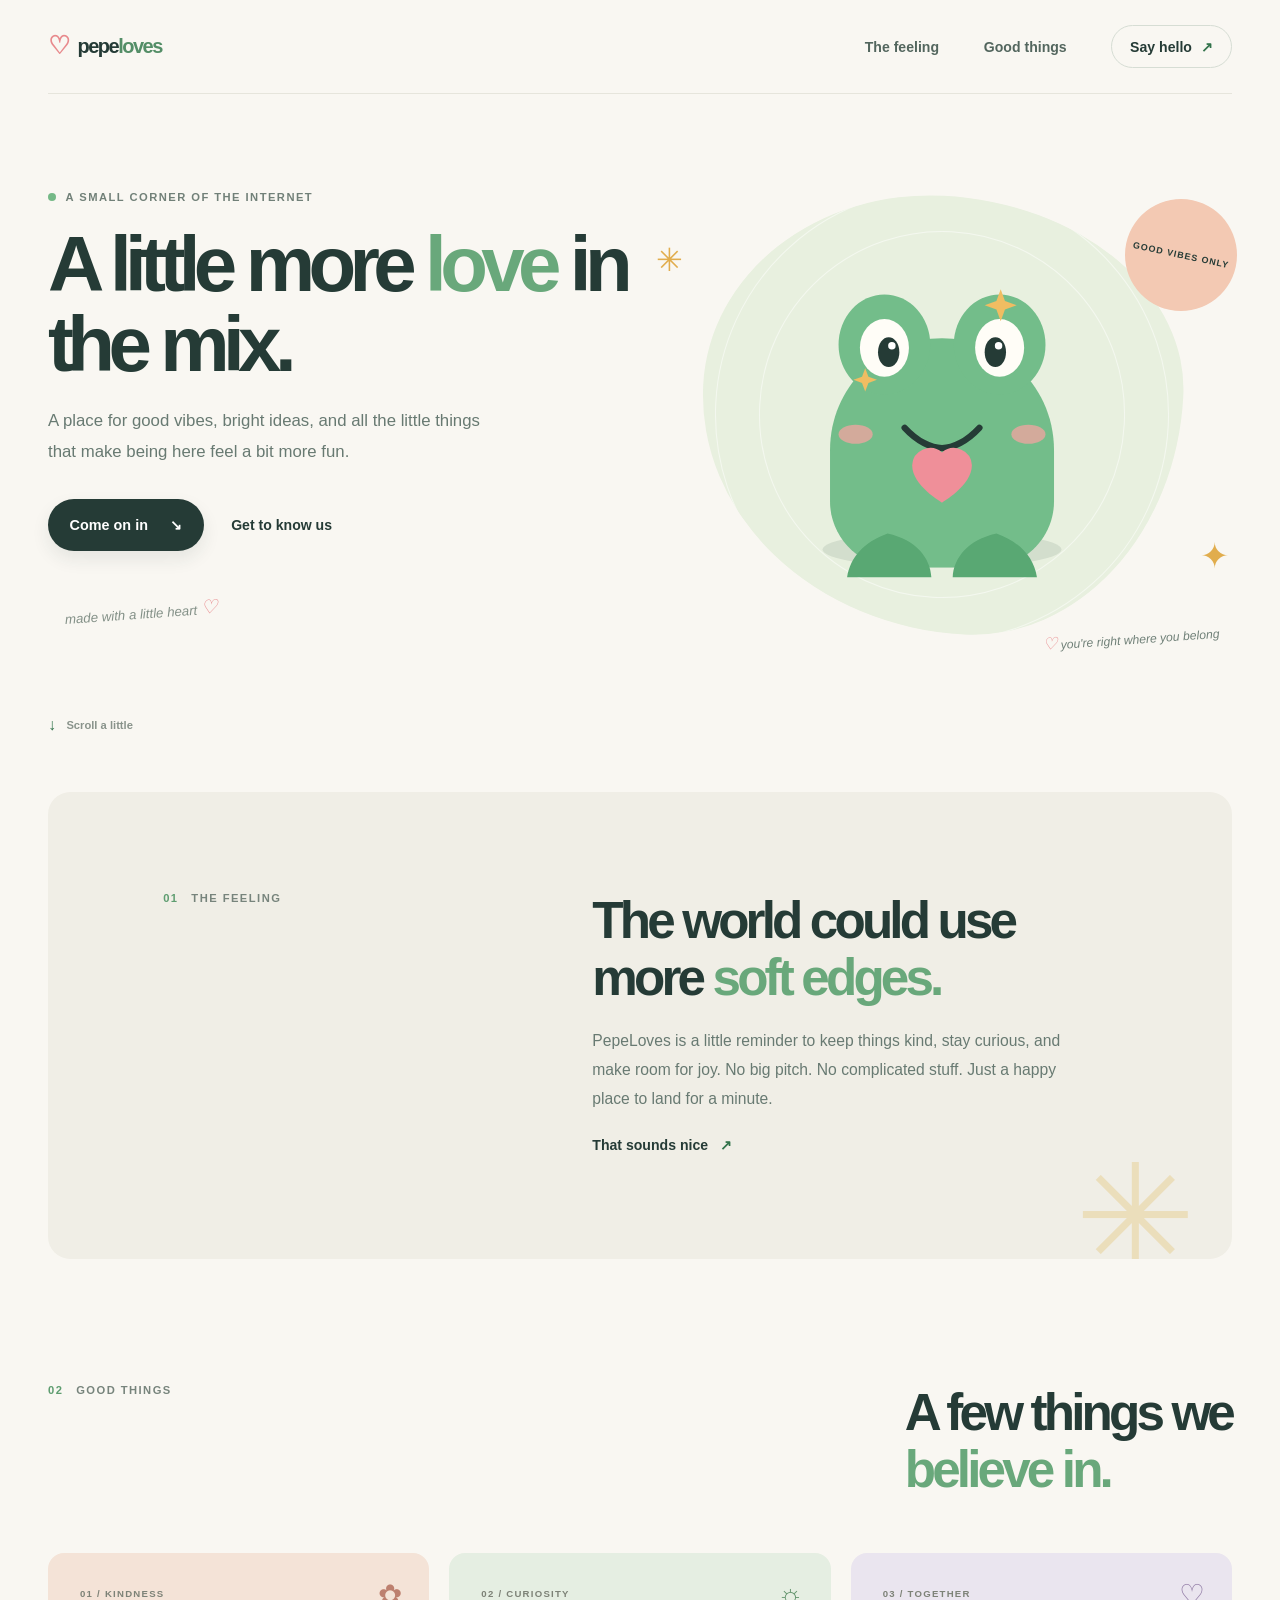
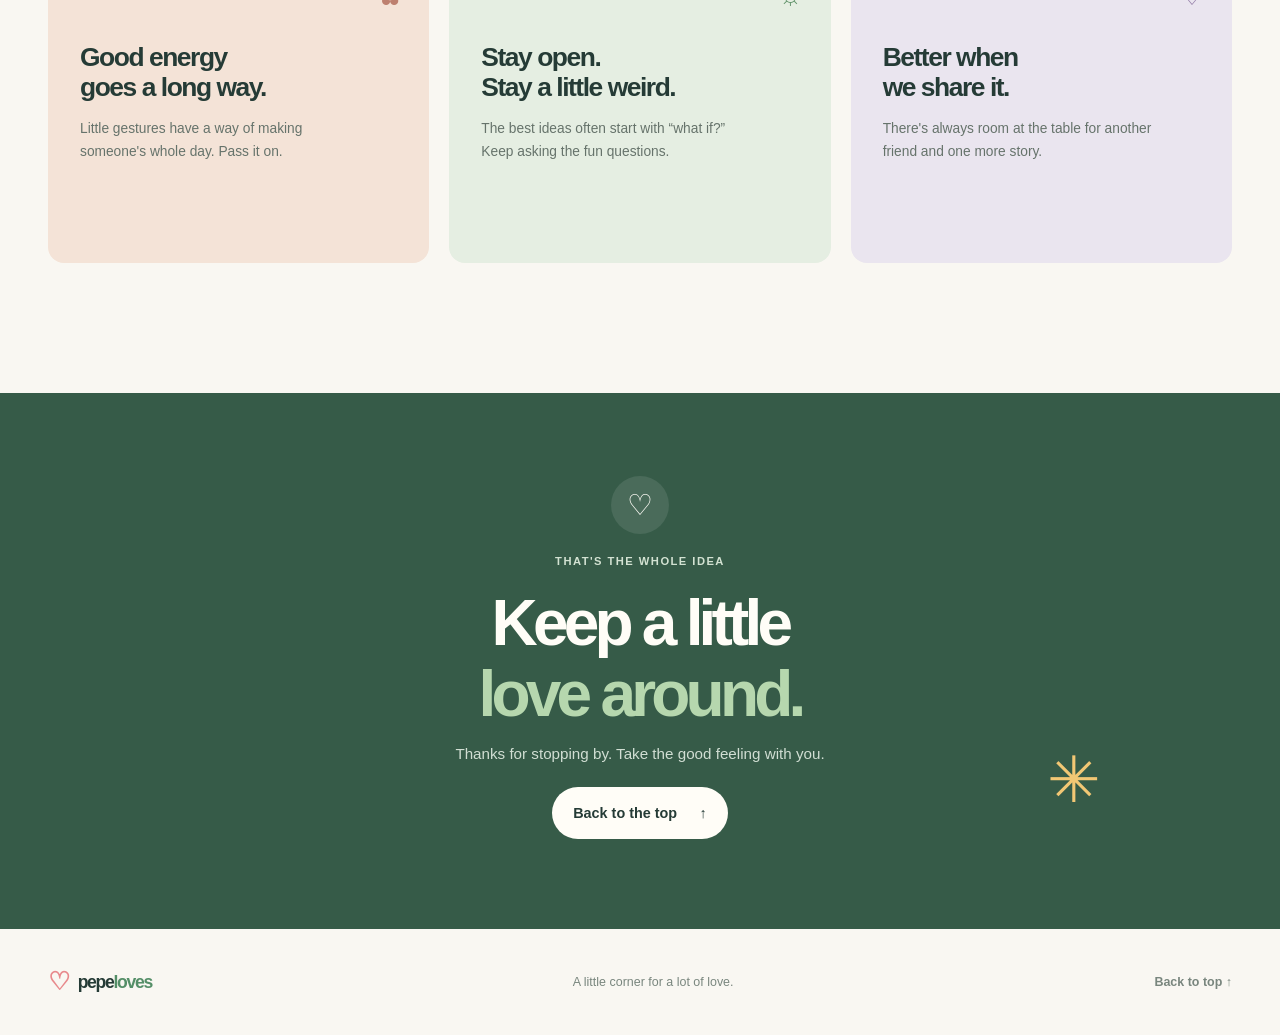
==== index.html @ fcd502aa "0" ====
<!doctype html>
<html lang="en">
  <head>
    <meta charset="utf-8">
    <meta name="viewport" content="width=device-width, initial-scale=1">
    <meta name="theme-color" content="#f9f7f2">
    <meta name="description" content="PepeLoves is a little corner of the internet for good vibes, bright ideas, and the things that bring us together.">
    <meta property="og:type" content="website">
    <meta property="og:title" content="PepeLoves — A little more love in the mix">
    <meta property="og:description" content="A little corner of the internet for good vibes, bright ideas, and the things that bring us together.">
    <title>PepeLoves — A little more love in the mix</title>
    <link rel="icon" type="image/svg+xml" href="favicon.svg">
    <link rel="stylesheet" href="styles.css">
  </head>
  <body>
    <a class="skip-link" href="#main">Skip to content</a>
    <header class="site-header">
      <a class="brand" href="#" aria-label="PepeLoves home">
        <span class="brand-mark" aria-hidden="true">♡</span>
        <span>pepe<span class="brand-accent">loves</span></span>
      </a>
      <nav class="desktop-nav" aria-label="Main navigation">
        <a href="#about">The feeling</a>
        <a href="#good-things">Good things</a>
        <a class="nav-cta" href="#hello">Say hello <span aria-hidden="true">↗</span></a>
      </nav>
      <details class="mobile-nav">
        <summary aria-label="Open navigation menu"><span></span><span></span></summary>
        <nav aria-label="Mobile navigation">
          <a href="#about">The feeling</a>
          <a href="#good-things">Good things</a>
          <a href="#hello">Say hello <span aria-hidden="true">↗</span></a>
        </nav>
      </details>
    </header>

    <main id="main">
      <section class="hero" aria-labelledby="hero-title">
        <div class="hero-copy">
          <p class="eyebrow"><span class="eyebrow-dot" aria-hidden="true"></span>A small corner of the internet</p>
          <h1 id="hero-title">A little more <span>love</span> in the mix.</h1>
          <p class="hero-intro">A place for good vibes, bright ideas, and all the little things that make being here feel a bit more fun.</p>
          <div class="hero-actions">
            <a class="button button-primary" href="#about">Come on in <span aria-hidden="true">↘</span></a>
            <a class="text-link" href="#good-things">Get to know us</a>
          </div>
          <p class="handwritten">made with a little heart <span aria-hidden="true">♡</span></p>
        </div>

        <div class="hero-art" aria-label="A friendly green frog holding a heart">
          <span class="orbit orbit-one" aria-hidden="true">GOOD VIBES ONLY</span>
          <span class="sparkle sparkle-one" aria-hidden="true">✳</span>
          <span class="sparkle sparkle-two" aria-hidden="true">✦</span>
          <div class="art-card">
            <svg class="frog" viewBox="0 0 360 330" role="img" aria-labelledby="frog-title">
              <title id="frog-title">A smiling frog with a pink heart</title>
              <ellipse cx="180" cy="292" rx="112" ry="17" fill="#243c36" opacity=".1"/>
              <path d="M75 199c0-59 47-105 105-105s105 46 105 105v48c0 34-28 62-62 62h-86c-34 0-62-28-62-62z" fill="#73bd8a"/>
              <ellipse cx="126" cy="100" rx="43" ry="47" fill="#73bd8a"/>
              <ellipse cx="234" cy="100" rx="43" ry="47" fill="#73bd8a"/>
              <ellipse cx="126" cy="103" rx="23" ry="27" fill="#fffdf7"/>
              <ellipse cx="234" cy="103" rx="23" ry="27" fill="#fffdf7"/>
              <ellipse cx="130" cy="107" rx="10" ry="14" fill="#253b36"/>
              <ellipse cx="230" cy="107" rx="10" ry="14" fill="#253b36"/>
              <circle cx="133" cy="101" r="3.5" fill="#fff"/>
              <circle cx="233" cy="101" r="3.5" fill="#fff"/>
              <ellipse cx="99" cy="184" rx="16" ry="9" fill="#f3a5a1" opacity=".75"/>
              <ellipse cx="261" cy="184" rx="16" ry="9" fill="#f3a5a1" opacity=".75"/>
              <path d="M145 178c12 13 25 19 35 19s23-6 35-19" fill="none" stroke="#253b36" stroke-linecap="round" stroke-width="6"/>
              <path d="M129 277c-22 8-35 22-38 41h79c-1-18-14-35-41-41zm102 0c22 8 35 22 38 41h-79c1-18 14-35 41-41z" fill="#59a873"/>
              <path d="M180 248s-28-16-28-35a17 17 0 0 1 28-12 17 17 0 0 1 28 12c0 19-28 35-28 35z" fill="#ef8f99"/>
              <path d="m235 48 4 11 11 4-11 4-4 11-4-11-11-4 11-4zm-127 74 3 8 8 3-8 3-3 8-3-8-8-3 8-3z" fill="#f0bd62"/>
            </svg>
          </div>
          <span class="art-caption"><span aria-hidden="true">♡</span> you're right where you belong</span>
        </div>
        <a class="scroll-cue" href="#about"><span aria-hidden="true">↓</span> Scroll a little</a>
      </section>

      <section class="intro-section" id="about" aria-labelledby="about-title">
        <div class="section-label"><span>01</span> The feeling</div>
        <div class="intro-content">
          <h2 id="about-title">The world could use<br>more <span>soft edges.</span></h2>
          <p>PepeLoves is a little reminder to keep things kind, stay curious, and make room for joy. No big pitch. No complicated stuff. Just a happy place to land for a minute.</p>
          <a class="arrow-link" href="#good-things">That sounds nice <span aria-hidden="true">↗</span></a>
        </div>
        <span class="intro-doodle" aria-hidden="true">✳</span>
      </section>

      <section class="good-things" id="good-things" aria-labelledby="good-title">
        <div class="good-heading">
          <div class="section-label"><span>02</span> Good things</div>
          <h2 id="good-title">A few things we<br><span>believe in.</span></h2>
        </div>
        <div class="values-grid">
          <article class="value-card value-peach">
            <span class="value-icon" aria-hidden="true">✿</span>
            <p class="card-number">01 / KINDNESS</p>
            <h3>Good energy<br>goes a long way.</h3>
            <p>Little gestures have a way of making someone's whole day. Pass it on.</p>
          </article>
          <article class="value-card value-green">
            <span class="value-icon" aria-hidden="true">☼</span>
            <p class="card-number">02 / CURIOSITY</p>
            <h3>Stay open.<br>Stay a little weird.</h3>
            <p>The best ideas often start with “what if?” Keep asking the fun questions.</p>
          </article>
          <article class="value-card value-lilac">
            <span class="value-icon" aria-hidden="true">♡</span>
            <p class="card-number">03 / TOGETHER</p>
            <h3>Better when<br>we share it.</h3>
            <p>There's always room at the table for another friend and one more story.</p>
          </article>
        </div>
      </section>

      <section class="hello-section" id="hello" aria-labelledby="hello-title">
        <div class="hello-heart" aria-hidden="true">♡</div>
        <p class="eyebrow">That's the whole idea</p>
        <h2 id="hello-title">Keep a little<br><span>love around.</span></h2>
        <p class="hello-copy">Thanks for stopping by. Take the good feeling with you.</p>
        <a class="button button-light" href="#main">Back to the top <span aria-hidden="true">↑</span></a>
        <span class="hello-sparkle" aria-hidden="true">✳</span>
      </section>
    </main>

    <footer class="site-footer">
      <a class="brand footer-brand" href="#" aria-label="PepeLoves home">
        <span class="brand-mark" aria-hidden="true">♡</span>
        <span>pepe<span class="brand-accent">loves</span></span>
      </a>
      <p>A little corner for a lot of love.</p>
      <a class="back-top" href="#main">Back to top ↑</a>
    </footer>
  </body>
</html>
---- styles.css ----
:root {
  color-scheme: light;
  --paper: #f9f7f2;
  --ink: #253b36;
  --muted: #687a72;
  --green: #73bd8a;
  --green-dark: #32734b;
  --pink: #f3a5a1;
  --line: #e6e5dc;
  --display: "Manrope", "Avenir Next", sans-serif;
  --body: "DM Sans", "Avenir Next", sans-serif;
}

* { box-sizing: border-box; }

html {
  scroll-behavior: smooth;
  scroll-padding-top: 6rem;
}

body {
  margin: 0;
  color: var(--ink);
  background: var(--paper);
  font-family: var(--body);
  -webkit-font-smoothing: antialiased;
}

a { color: inherit; }
a:focus-visible, summary:focus-visible {
  outline: 3px solid #e28282;
  outline-offset: 5px;
}

.skip-link {
  position: absolute;
  z-index: 10;
  top: 1rem;
  left: 1rem;
  padding: .7rem 1rem;
  color: white;
  background: var(--ink);
  border-radius: .5rem;
  transform: translateY(-160%);
}
.skip-link:focus { transform: translateY(0); }

.site-header {
  position: relative;
  z-index: 2;
  display: flex;
  width: min(1200px, calc(100% - 96px));
  height: 94px;
  align-items: center;
  justify-content: space-between;
  margin: auto;
  border-bottom: 1px solid var(--line);
}

.brand {
  display: inline-flex;
  align-items: center;
  gap: 9px;
  font-family: var(--display);
  font-size: 1.25rem;
  font-weight: 800;
  letter-spacing: -.075em;
  text-decoration: none;
}
.brand-mark { color: #e8898c; font-size: 1.55rem; line-height: 1; }
.brand-accent { color: #548e67; }

.desktop-nav { display: flex; align-items: center; gap: 2.8rem; }
.desktop-nav a, .mobile-nav a {
  color: #53665e;
  font-size: .88rem;
  font-weight: 600;
  text-decoration: none;
}
.desktop-nav a:hover, .mobile-nav a:hover { color: var(--green-dark); }
.desktop-nav .nav-cta {
  padding: .78rem 1.1rem;
  color: var(--ink);
  border: 1px solid #d6ddd4;
  border-radius: 999px;
}
.nav-cta span { padding-left: .35rem; color: var(--green-dark); }
.mobile-nav { display: none; }

.hero {
  position: relative;
  display: grid;
  width: min(1200px, calc(100% - 96px));
  min-height: 670px;
  grid-template-columns: 1.02fr .98fr;
  align-items: center;
  margin: auto;
  padding: 48px 0 78px;
}

.hero-copy { position: relative; z-index: 1; max-width: 590px; padding-bottom: 28px; }
.eyebrow, .section-label, .card-number {
  font-size: .7rem;
  font-weight: 700;
  letter-spacing: .13em;
  text-transform: uppercase;
}
.eyebrow { display: flex; align-items: center; gap: .6rem; color: #718078; }
.eyebrow-dot { width: 8px; height: 8px; background: #75b987; border-radius: 50%; }

h1, h2, h3, p { margin-top: 0; }
h1, h2, h3 { font-family: var(--display); }
h1 {
  max-width: 620px;
  margin: 1.4rem 0 1.35rem;
  font-size: clamp(3.4rem, 6.1vw, 5.55rem);
  font-weight: 700;
  letter-spacing: -.085em;
  line-height: 1.02;
}
h1 span, .intro-content h2 span, .good-heading h2 span { color: #69a87b; }
.hero-intro { max-width: 440px; margin-bottom: 2rem; color: var(--muted); font-size: 1.05rem; line-height: 1.8; }
.hero-actions { display: flex; align-items: center; gap: 1.7rem; }
.button {
  display: inline-flex;
  min-height: 52px;
  align-items: center;
  justify-content: center;
  gap: 1.4rem;
  padding: 0 1.35rem;
  border-radius: 999px;
  font-size: .9rem;
  font-weight: 700;
  text-decoration: none;
  transition: transform .2s ease, box-shadow .2s ease;
}
.button:hover { transform: translateY(-2px); }
.button-primary { color: white; background: var(--ink); box-shadow: 0 8px 18px #253b3617; }
.button-primary:hover { box-shadow: 0 12px 24px #253b362b; }
.text-link, .arrow-link { color: var(--ink); font-size: .88rem; font-weight: 700; text-decoration: none; }
.text-link:hover, .arrow-link:hover { color: var(--green-dark); }
.handwritten { margin: 2.2rem 0 0 1rem; color: #849188; font-size: .83rem; font-style: italic; transform: rotate(-4deg); }
.handwritten span { color: #e8898c; font-size: 1.2rem; }

.hero-art {
  position: relative;
  display: grid;
  min-height: 510px;
  place-items: center;
}
.art-card {
  position: relative;
  display: grid;
  width: min(100%, 480px);
  aspect-ratio: 1 / .91;
  place-items: center;
  overflow: hidden;
  background: #e8f0df;
  border-radius: 48% 52% 43% 57% / 46% 43% 57% 54%;
  transform: rotate(3deg);
}
.art-card::before, .art-card::after {
  position: absolute;
  content: "";
  border: 1px solid #ffffff80;
  border-radius: 50%;
}
.art-card::before { width: 76%; aspect-ratio: 1; }
.art-card::after { width: 94%; aspect-ratio: 1; }
.frog { position: relative; z-index: 1; width: 80%; max-height: 94%; transform: rotate(-3deg); }
.orbit {
  position: absolute;
  z-index: 1;
  top: 40px;
  right: -5px;
  display: grid;
  width: 112px;
  height: 112px;
  place-items: center;
  color: var(--ink);
  background: #f3c9b3;
  border-radius: 50%;
  font-size: .56rem;
  font-weight: 700;
  letter-spacing: .11em;
  transform: rotate(12deg);
}
.sparkle { position: absolute; z-index: 1; color: #e1ad4d; }
.sparkle-one { top: 82px; left: 4px; font-size: 2rem; }
.sparkle-two { right: 3px; bottom: 93px; font-size: 2.2rem; }
.art-caption {
  position: absolute;
  right: 13px;
  bottom: 20px;
  color: #708078;
  font-size: .76rem;
  font-style: italic;
  transform: rotate(-4deg);
}
.art-caption span { color: #e8898c; font-size: 1.05rem; }
.scroll-cue {
  position: absolute;
  bottom: 30px;
  left: 0;
  display: flex;
  align-items: center;
  gap: .65rem;
  color: #89938b;
  font-size: .7rem;
  font-weight: 600;
  text-decoration: none;
}
.scroll-cue span { color: var(--green-dark); font-size: 1rem; }

.intro-section {
  position: relative;
  display: grid;
  width: min(1200px, calc(100% - 96px));
  min-height: 410px;
  grid-template-columns: .9fr 1.1fr;
  align-items: start;
  margin: 28px auto 0;
  padding: 100px 9% 105px;
  overflow: hidden;
  background: #f0eee6;
  border-radius: 1.4rem;
}
.section-label { display: flex; align-items: center; gap: .8rem; color: #77847c; }
.section-label span { color: #5e9d70; }
.intro-content { max-width: 540px; }
.intro-content h2, .good-heading h2, .hello-section h2 {
  margin-bottom: 1.2rem;
  font-size: clamp(2.5rem, 4vw, 3.65rem);
  font-weight: 700;
  letter-spacing: -.075em;
  line-height: 1.12;
}
.intro-content p { max-width: 470px; margin-bottom: 1.45rem; color: var(--muted); font-size: .98rem; line-height: 1.85; }
.arrow-link span { margin-left: .5rem; color: var(--green-dark); }
.intro-doodle { position: absolute; right: 3%; bottom: -42px; color: #e6c982; font-size: 9rem; opacity: .43; }

.good-things { width: min(1200px, calc(100% - 96px)); margin: auto; padding: 125px 0 130px; }
.good-heading { display: flex; align-items: start; justify-content: space-between; margin-bottom: 3.4rem; }
.good-heading h2 { margin: 0; }
.values-grid { display: grid; grid-template-columns: repeat(3, 1fr); gap: 1.25rem; }
.value-card { position: relative; min-height: 310px; padding: 2rem; overflow: hidden; border-radius: 1rem; }
.value-peach { background: #f4e3d7; }
.value-green { background: #e5eee2; }
.value-lilac { background: #eae5ef; }
.value-icon { position: absolute; top: 1.55rem; right: 1.7rem; color: #bd806f; font-size: 1.8rem; }
.value-green .value-icon { color: #61936b; }
.value-lilac .value-icon { color: #927ca6; }
.card-number { margin: .15rem 0 2.7rem; color: #7d8277; font-size: .6rem; }
.value-card h3 { margin-bottom: .85rem; font-size: 1.65rem; letter-spacing: -.055em; line-height: 1.16; }
.value-card > p:last-child { max-width: 270px; margin-bottom: 0; color: #66736b; font-size: .86rem; line-height: 1.7; }

.hello-section {
  position: relative;
  min-height: 495px;
  padding: 83px 24px 90px;
  overflow: hidden;
  color: #fffdf7;
  background: #365b48;
  text-align: center;
}
.hello-section .eyebrow { justify-content: center; color: #d3e2d2; }
.hello-section .eyebrow-dot { background: #f3a5a1; }
.hello-section h2 { margin: 1.3rem 0 .85rem; font-size: clamp(3rem, 5vw, 4.5rem); }
.hello-section h2 span { color: #b6d7ae; }
.hello-copy { margin-bottom: 1.6rem; color: #d1ded3; font-size: .95rem; }
.button-light { color: var(--ink); background: #fffdf7; }
.hello-heart {
  display: grid;
  width: 58px;
  height: 58px;
  place-items: center;
  margin: 0 auto 1.3rem;
  color: #fffdf7;
  background: #ffffff19;
  border-radius: 50%;
  font-size: 1.8rem;
}
.hello-sparkle { position: absolute; right: 14%; bottom: 21%; color: #f2c774; font-size: 4rem; }

.site-footer {
  display: flex;
  width: min(1200px, calc(100% - 96px));
  min-height: 106px;
  align-items: center;
  justify-content: space-between;
  margin: auto;
}
.footer-brand { font-size: 1.1rem; }
.site-footer p, .back-top { margin: 0; color: #79867e; font-size: .78rem; }
.back-top { font-weight: 600; text-decoration: none; }
.back-top:hover { color: var(--green-dark); }

@media (max-width: 800px) {
  .site-header, .hero, .intro-section, .good-things, .site-footer { width: min(100% - 48px, 620px); }
  .site-header { height: 78px; }
  .desktop-nav { gap: 1.4rem; }
  .desktop-nav a { font-size: .8rem; }
  .hero { min-height: 0; grid-template-columns: 1fr 1fr; gap: 1rem; padding: 60px 0 100px; }
  h1 { font-size: clamp(3rem, 7vw, 4.4rem); }
  .hero-intro { font-size: .95rem; }
  .hero-art { min-height: 400px; }
  .art-card { width: 100%; }
  .orbit { top: 27px; right: -3px; width: 90px; height: 90px; font-size: .48rem; }
  .scroll-cue { bottom: 38px; }
  .intro-section { min-height: 0; padding: 75px 7%; grid-template-columns: .7fr 1.3fr; }
  .good-things { padding: 100px 0; }
  .value-card { min-height: 300px; padding: 1.4rem; }
  .value-card h3 { font-size: 1.4rem; }
}

@media (max-width: 600px) {
  html { scroll-padding-top: 1rem; }
  .site-header, .hero, .intro-section, .good-things, .site-footer { width: calc(100% - 40px); }
  .site-header { height: 72px; }
  .desktop-nav { display: none; }
  .mobile-nav { position: relative; display: block; }
  .mobile-nav summary {
    display: grid;
    width: 42px;
    height: 42px;
    align-content: center;
    justify-items: center;
    gap: 5px;
    border: 1px solid #d6ddd4;
    border-radius: 50%;
    cursor: pointer;
    list-style: none;
  }
  .mobile-nav summary::-webkit-details-marker { display: none; }
  .mobile-nav summary span { width: 15px; height: 1.5px; background: var(--ink); }
  .mobile-nav nav {
    position: absolute;
    top: 52px;
    right: 0;
    display: grid;
    min-width: 180px;
    gap: 1.2rem;
    padding: 1.25rem;
    background: #fffdf7;
    border: 1px solid var(--line);
    border-radius: 1rem;
    box-shadow: 0 12px 30px #253b3615;
  }
  .hero { display: flex; flex-direction: column; align-items: stretch; padding: 57px 0 74px; }
  .hero-copy { padding: 0; }
  h1 { max-width: 480px; margin: 1.2rem 0 1rem; font-size: clamp(3.3rem, 14vw, 5rem); }
  .hero-intro { max-width: 420px; }
  .hero-art { min-height: 0; margin: 1.6rem 9% 2.2rem; }
  .art-card { width: 100%; }
  .orbit { top: 7%; right: -12%; }
  .sparkle-one { top: 17%; left: -9%; }
  .sparkle-two { right: -10%; bottom: 15%; }
  .art-caption { right: -8%; bottom: -1.6rem; }
  .scroll-cue { bottom: 25px; }
  .intro-section { display: block; margin-top: 10px; padding: 55px 25px 65px; }
  .intro-content { margin-top: 2.5rem; }
  .intro-content h2, .good-heading h2 { font-size: 2.7rem; }
  .intro-content p { font-size: .92rem; }
  .intro-doodle { right: -13px; bottom: -55px; font-size: 7rem; }
  .good-things { padding: 85px 0; }
  .good-heading { display: block; margin-bottom: 2rem; }
  .good-heading h2 { margin-top: 2rem; }
  .values-grid { grid-template-columns: 1fr; gap: .85rem; }
  .value-card { min-height: 255px; padding: 1.7rem; }
  .card-number { margin-bottom: 2.2rem; }
  .value-card h3 { font-size: 1.6rem; }
  .hello-section { min-height: 455px; padding: 70px 20px; }
  .hello-section h2 { font-size: 3.5rem; }
  .hello-sparkle { right: 6%; bottom: 9%; font-size: 2.5rem; }
  .site-footer { min-height: 120px; flex-wrap: wrap; gap: .3rem 1rem; padding: 1.5rem 0; }
  .site-footer p { order: 1; width: 100%; }
}

@media (prefers-reduced-motion: reduce) {
  *, *::before, *::after {
    scroll-behavior: auto !important;
    transition-duration: .01ms !important;
    animation-duration: .01ms !important;
    animation-iteration-count: 1 !important;
  }
}
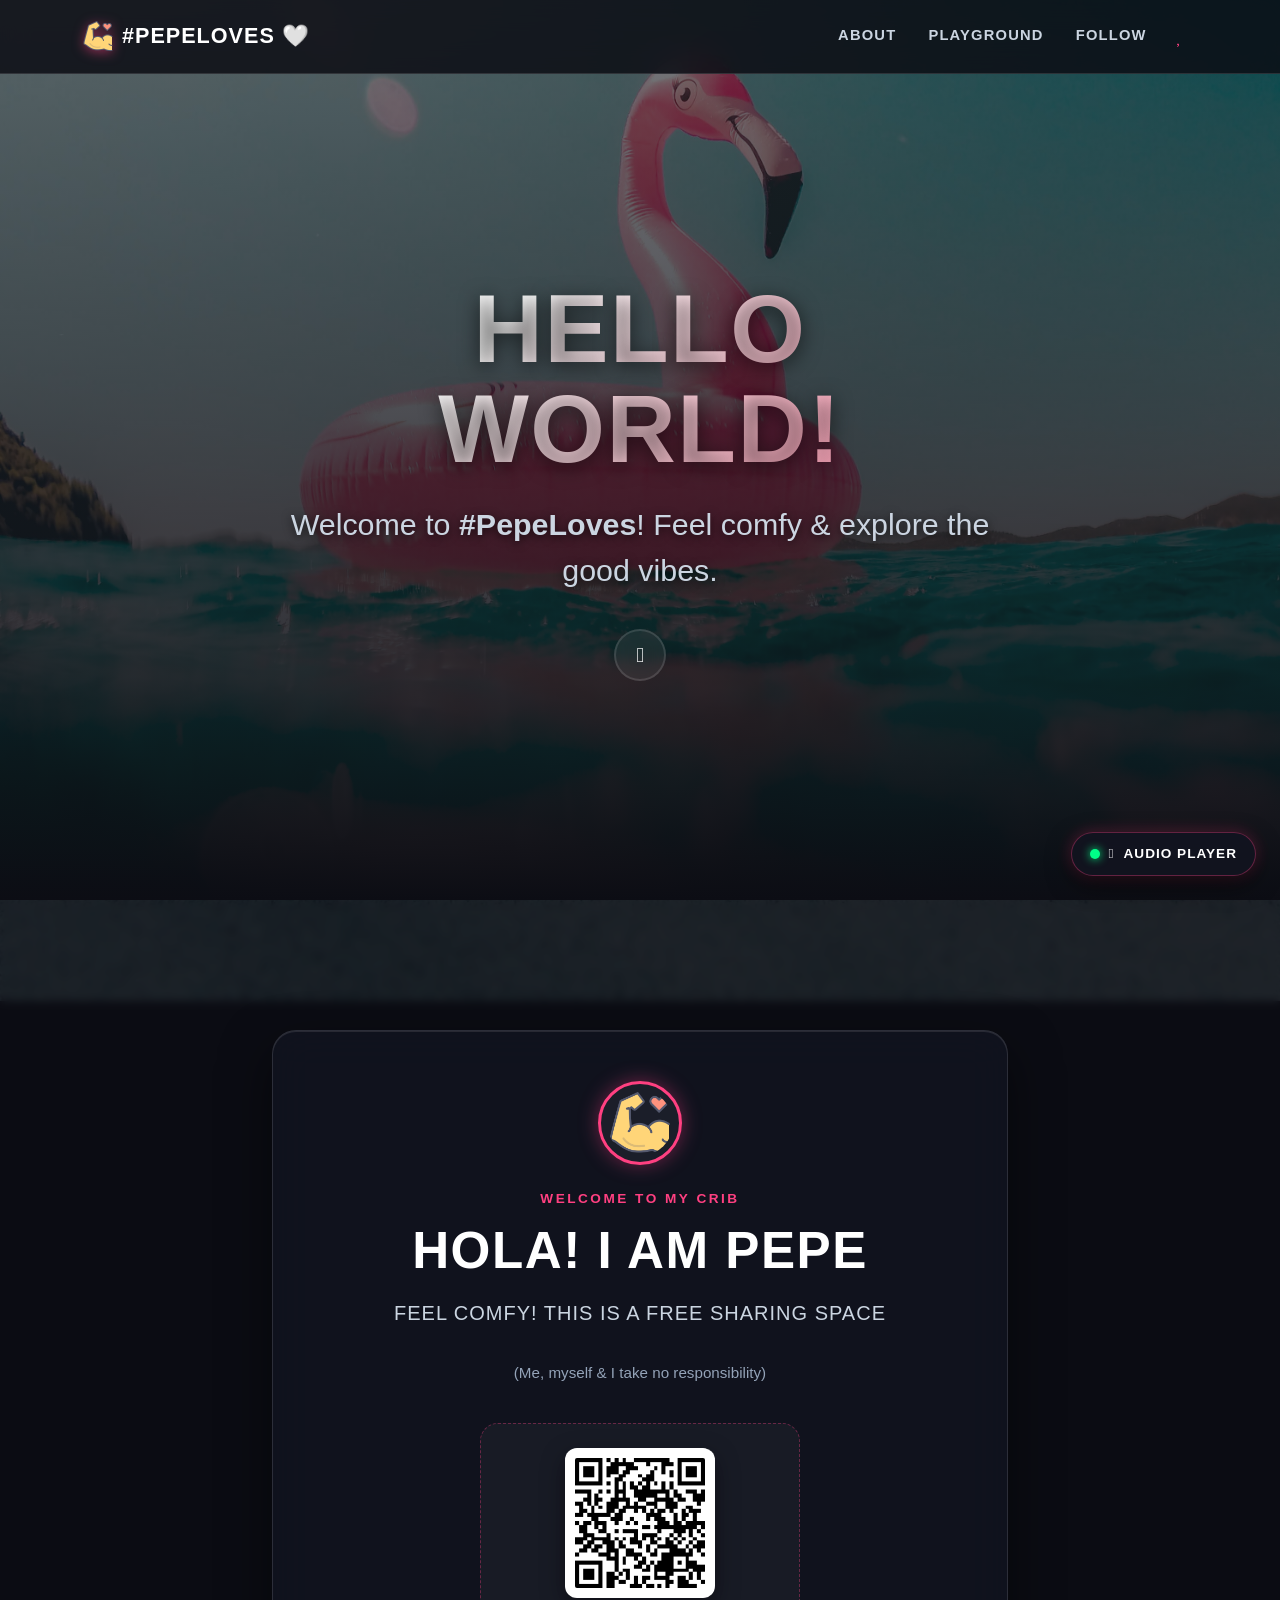
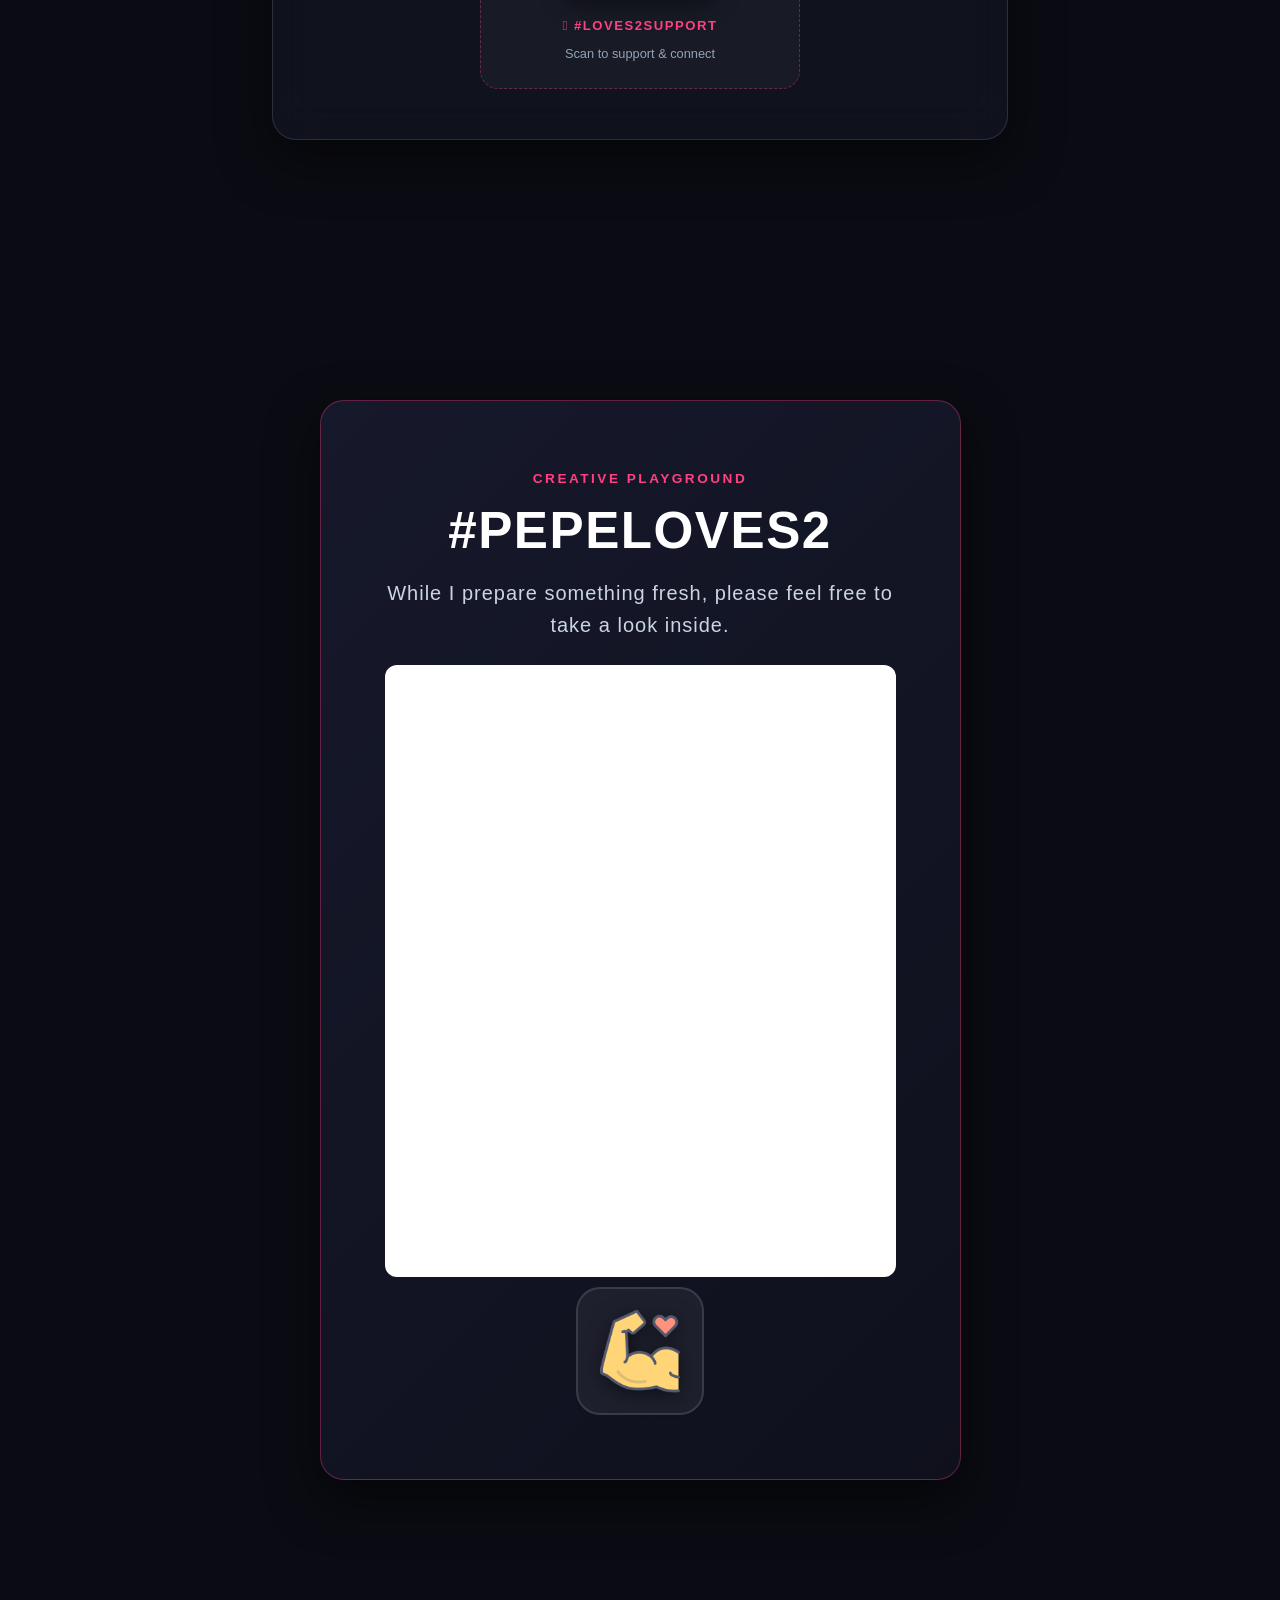
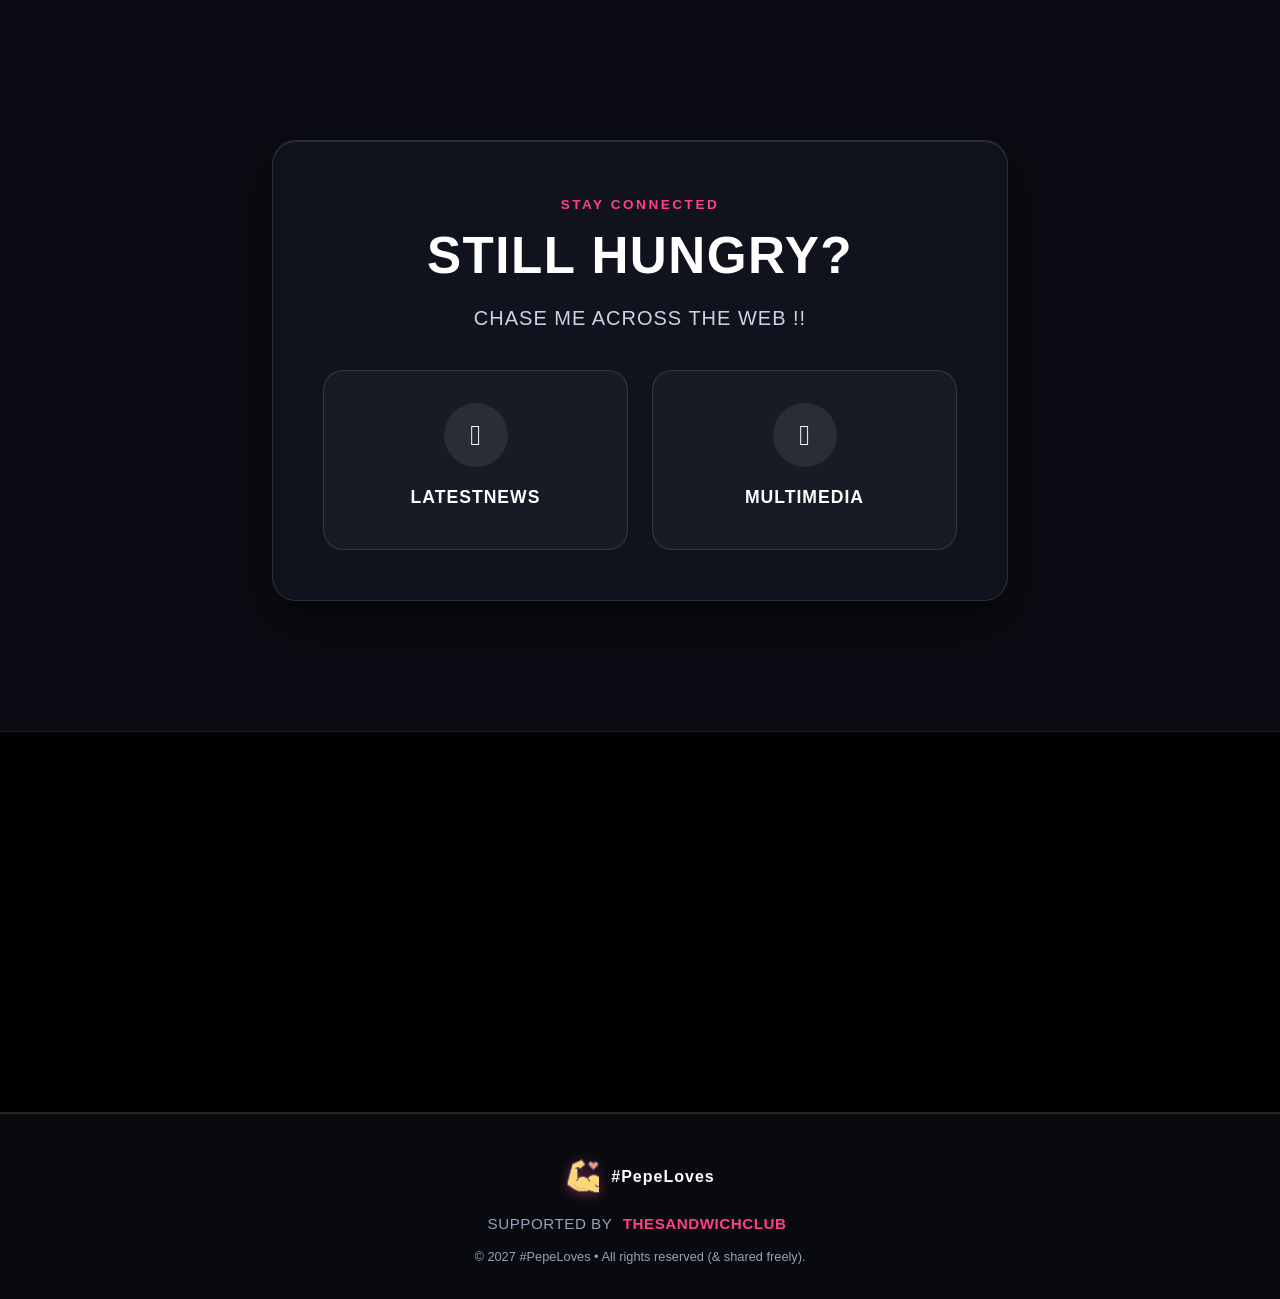
==== commit fbaa0f75: "00" ====
--- a/index.html
+++ b/index.html
@@ -1,136 +1,295 @@
-<!doctype html>
+<!DOCTYPE html>
 <html lang="en">
-  <head>
+
+<head>
     <meta charset="utf-8">
-    <meta name="viewport" content="width=device-width, initial-scale=1">
-    <meta name="theme-color" content="#f9f7f2">
-    <meta name="description" content="PepeLoves is a little corner of the internet for good vibes, bright ideas, and the things that bring us together.">
+    <meta name="viewport" content="width=device-width, initial-scale=1.0, shrink-to-fit=no">
+    <title>#PepeLoves • Creative Digital Space</title>
+    <meta name="description" content="Welcome to #PepeLoves! Feel comfy &amp; explore the good vibes.">
+    
+    <!-- Open Graph & Twitter Meta -->
     <meta property="og:type" content="website">
-    <meta property="og:title" content="PepeLoves — A little more love in the mix">
-    <meta property="og:description" content="A little corner of the internet for good vibes, bright ideas, and the things that bring us together.">
-    <title>PepeLoves — A little more love in the mix</title>
-    <link rel="icon" type="image/svg+xml" href="favicon.svg">
-    <link rel="stylesheet" href="styles.css">
-  </head>
-  <body>
-    <a class="skip-link" href="#main">Skip to content</a>
-    <header class="site-header">
-      <a class="brand" href="#" aria-label="PepeLoves home">
-        <span class="brand-mark" aria-hidden="true">♡</span>
-        <span>pepe<span class="brand-accent">loves</span></span>
-      </a>
-      <nav class="desktop-nav" aria-label="Main navigation">
-        <a href="#about">The feeling</a>
-        <a href="#good-things">Good things</a>
-        <a class="nav-cta" href="#hello">Say hello <span aria-hidden="true">↗</span></a>
-      </nav>
-      <details class="mobile-nav">
-        <summary aria-label="Open navigation menu"><span></span><span></span></summary>
-        <nav aria-label="Mobile navigation">
-          <a href="#about">The feeling</a>
-          <a href="#good-things">Good things</a>
-          <a href="#hello">Say hello <span aria-hidden="true">↗</span></a>
-        </nav>
-      </details>
+    <meta property="og:title" content="#PepeLoves • Creative Digital Space">
+    <meta property="og:description" content="Welcome to #PepeLoves! Feel comfy &amp; explore the good vibes.">
+    <meta property="og:image" content="assets/img/flamingo.jpg">
+    <meta name="twitter:card" content="summary_large_image">
+    <meta name="twitter:title" content="#PepeLoves • Creative Digital Space">
+    <meta name="twitter:description" content="Welcome to #PepeLoves! Feel comfy &amp; explore the good vibes.">
+    <meta name="twitter:image" content="assets/img/flamingo.jpg">
+
+    <!-- Favicons -->
+    <link rel="icon" type="image/png" sizes="512x512" href="assets/img/PPlogo.png">
+    <link rel="apple-touch-icon" href="assets/img/PPlogo.png">
+
+    <!-- Stylesheets -->
+    <link rel="stylesheet" href="assets/bootstrap/css/bootstrap.min.css">
+    <link rel="stylesheet" href="assets/fonts/lora.css">
+    <link rel="stylesheet" href="assets/fonts/cabin.css">
+    <link rel="stylesheet" href="assets/fonts/font-awesome.min.css">
+    <link rel="stylesheet" href="assets/css/animate.min.css">
+    <link rel="stylesheet" href="assets/css/custom.css">
+</head>
+
+<body id="page-top" data-bs-spy="scroll" data-bs-target="#mainNav" data-bs-offset="80">
+
+    <!-- Navigation -->
+    <nav class="navbar navbar-expand-lg fixed-top" id="mainNav">
+        <div class="container">
+            <a class="navbar-brand" href="#page-top">
+                <img src="assets/img/PPlogo.png" alt="PepeLoves Logo" class="logo-img">
+                <span>#PepeLoves <span style="font-weight: 300;">🤍</span></span>
+            </a>
+            
+            <button class="navbar-toggler" type="button" data-bs-toggle="collapse" data-bs-target="#navbarResponsive" aria-controls="navbarResponsive" aria-expanded="false" aria-label="Toggle navigation">
+                <i class="fa fa-bars"></i>
+            </button>
+
+            <div class="collapse navbar-collapse" id="navbarResponsive">
+                <ul class="navbar-nav ms-auto align-items-lg-center">
+                    <li class="nav-item"><a class="nav-link" href="#about">About</a></li>
+                    <li class="nav-item"><a class="nav-link" href="#download">Playground</a></li>
+                    <li class="nav-item"><a class="nav-link" href="#contact">Follow</a></li>
+                    <li class="nav-item">
+                        <a class="nav-link nav-heart" href="https://www.ulelelazos.com/" target="_blank" rel="noopener noreferrer" title="Ulele Lazos • Handmade Ribbons">
+                            <i class="fa fa-heart"></i>
+                        </a>
+                    </li>
+                </ul>
+            </div>
+        </div>
+    </nav>
+
+    <!-- Header / Hero Section -->
+    <header class="masthead" style="background-image: url('assets/img/flamingo.jpg');">
+        <div class="masthead-overlay"></div>
+        <div class="container text-center">
+            <div class="row justify-content-center">
+                <div class="col-lg-10 col-xl-8">
+                    <h1 class="brand-heading-large animate__animated animate__fadeIn">Hello World!</h1>
+                    <p class="intro-text-custom animate__animated animate__fadeInUp">
+                        Welcome to <strong>#PepeLoves</strong>! Feel comfy &amp; explore the good vibes.
+                    </p>
+                    <div class="scroll-indicator-wrap">
+                        <a class="scroll-indicator" href="#about" aria-label="Scroll to About section">
+                            <i class="fa fa-angle-down"></i>
+                        </a>
+                    </div>
+                </div>
+            </div>
+        </div>
     </header>
 
-    <main id="main">
-      <section class="hero" aria-labelledby="hero-title">
-        <div class="hero-copy">
-          <p class="eyebrow"><span class="eyebrow-dot" aria-hidden="true"></span>A small corner of the internet</p>
-          <h1 id="hero-title">A little more <span>love</span> in the mix.</h1>
-          <p class="hero-intro">A place for good vibes, bright ideas, and all the little things that make being here feel a bit more fun.</p>
-          <div class="hero-actions">
-            <a class="button button-primary" href="#about">Come on in <span aria-hidden="true">↘</span></a>
-            <a class="text-link" href="#good-things">Get to know us</a>
-          </div>
-          <p class="handwritten">made with a little heart <span aria-hidden="true">♡</span></p>
-        </div>
-
-        <div class="hero-art" aria-label="A friendly green frog holding a heart">
-          <span class="orbit orbit-one" aria-hidden="true">GOOD VIBES ONLY</span>
-          <span class="sparkle sparkle-one" aria-hidden="true">✳</span>
-          <span class="sparkle sparkle-two" aria-hidden="true">✦</span>
-          <div class="art-card">
-            <svg class="frog" viewBox="0 0 360 330" role="img" aria-labelledby="frog-title">
-              <title id="frog-title">A smiling frog with a pink heart</title>
-              <ellipse cx="180" cy="292" rx="112" ry="17" fill="#243c36" opacity=".1"/>
-              <path d="M75 199c0-59 47-105 105-105s105 46 105 105v48c0 34-28 62-62 62h-86c-34 0-62-28-62-62z" fill="#73bd8a"/>
-              <ellipse cx="126" cy="100" rx="43" ry="47" fill="#73bd8a"/>
-              <ellipse cx="234" cy="100" rx="43" ry="47" fill="#73bd8a"/>
-              <ellipse cx="126" cy="103" rx="23" ry="27" fill="#fffdf7"/>
-              <ellipse cx="234" cy="103" rx="23" ry="27" fill="#fffdf7"/>
-              <ellipse cx="130" cy="107" rx="10" ry="14" fill="#253b36"/>
-              <ellipse cx="230" cy="107" rx="10" ry="14" fill="#253b36"/>
-              <circle cx="133" cy="101" r="3.5" fill="#fff"/>
-              <circle cx="233" cy="101" r="3.5" fill="#fff"/>
-              <ellipse cx="99" cy="184" rx="16" ry="9" fill="#f3a5a1" opacity=".75"/>
-              <ellipse cx="261" cy="184" rx="16" ry="9" fill="#f3a5a1" opacity=".75"/>
-              <path d="M145 178c12 13 25 19 35 19s23-6 35-19" fill="none" stroke="#253b36" stroke-linecap="round" stroke-width="6"/>
-              <path d="M129 277c-22 8-35 22-38 41h79c-1-18-14-35-41-41zm102 0c22 8 35 22 38 41h-79c1-18 14-35 41-41z" fill="#59a873"/>
-              <path d="M180 248s-28-16-28-35a17 17 0 0 1 28-12 17 17 0 0 1 28 12c0 19-28 35-28 35z" fill="#ef8f99"/>
-              <path d="m235 48 4 11 11 4-11 4-4 11-4-11-11-4 11-4zm-127 74 3 8 8 3-8 3-3 8-3-8-8-3 8-3z" fill="#f0bd62"/>
-            </svg>
-          </div>
-          <span class="art-caption"><span aria-hidden="true">♡</span> you're right where you belong</span>
-        </div>
-        <a class="scroll-cue" href="#about"><span aria-hidden="true">↓</span> Scroll a little</a>
-      </section>
-
-      <section class="intro-section" id="about" aria-labelledby="about-title">
-        <div class="section-label"><span>01</span> The feeling</div>
-        <div class="intro-content">
-          <h2 id="about-title">The world could use<br>more <span>soft edges.</span></h2>
-          <p>PepeLoves is a little reminder to keep things kind, stay curious, and make room for joy. No big pitch. No complicated stuff. Just a happy place to land for a minute.</p>
-          <a class="arrow-link" href="#good-things">That sounds nice <span aria-hidden="true">↗</span></a>
-        </div>
-        <span class="intro-doodle" aria-hidden="true">✳</span>
-      </section>
-
-      <section class="good-things" id="good-things" aria-labelledby="good-title">
-        <div class="good-heading">
-          <div class="section-label"><span>02</span> Good things</div>
-          <h2 id="good-title">A few things we<br><span>believe in.</span></h2>
-        </div>
-        <div class="values-grid">
-          <article class="value-card value-peach">
-            <span class="value-icon" aria-hidden="true">✿</span>
-            <p class="card-number">01 / KINDNESS</p>
-            <h3>Good energy<br>goes a long way.</h3>
-            <p>Little gestures have a way of making someone's whole day. Pass it on.</p>
-          </article>
-          <article class="value-card value-green">
-            <span class="value-icon" aria-hidden="true">☼</span>
-            <p class="card-number">02 / CURIOSITY</p>
-            <h3>Stay open.<br>Stay a little weird.</h3>
-            <p>The best ideas often start with “what if?” Keep asking the fun questions.</p>
-          </article>
-          <article class="value-card value-lilac">
-            <span class="value-icon" aria-hidden="true">♡</span>
-            <p class="card-number">03 / TOGETHER</p>
-            <h3>Better when<br>we share it.</h3>
-            <p>There's always room at the table for another friend and one more story.</p>
-          </article>
-        </div>
-      </section>
-
-      <section class="hello-section" id="hello" aria-labelledby="hello-title">
-        <div class="hello-heart" aria-hidden="true">♡</div>
-        <p class="eyebrow">That's the whole idea</p>
-        <h2 id="hello-title">Keep a little<br><span>love around.</span></h2>
-        <p class="hello-copy">Thanks for stopping by. Take the good feeling with you.</p>
-        <a class="button button-light" href="#main">Back to the top <span aria-hidden="true">↑</span></a>
-        <span class="hello-sparkle" aria-hidden="true">✳</span>
-      </section>
-    </main>
-
-    <footer class="site-footer">
-      <a class="brand footer-brand" href="#" aria-label="PepeLoves home">
-        <span class="brand-mark" aria-hidden="true">♡</span>
-        <span>pepe<span class="brand-accent">loves</span></span>
-      </a>
-      <p>A little corner for a lot of love.</p>
-      <a class="back-top" href="#main">Back to top ↑</a>
+    <!-- About Section -->
+    <section class="content-section" id="about" style="background-image: url('assets/img/back.jpg'); background-position: center center;">
+        <div class="section-overlay"></div>
+        <div class="container">
+            <div class="row justify-content-center">
+                <div class="col-lg-9 col-xl-8 text-center">
+                    <div class="glass-card">
+                        <img src="assets/img/PPlogo.png" alt="Pepe Avatar" class="pepe-avatar">
+                        <span class="section-tag">Welcome to my crib</span>
+                        <h2 class="section-title">Hola! I am Pepe</h2>
+                        <p class="section-subtitle">FEEL COMFY! THIS IS A FREE SHARING SPACE</p>
+                        
+                        <div class="p-2 mb-3">
+                            <p style="font-size: 0.95rem; color: var(--text-dim); margin-bottom: 0;">
+                                (Me, myself &amp; I take no responsibility)
+                            </p>
+                        </div>
+
+                        <!-- QR Code Support Card -->
+                        <div class="qr-support-box">
+                            <img src="assets/img/QR Code.png" alt="Pepe Support QR Code" class="img-fluid">
+                            <div>
+                                <span class="qr-support-badge">
+                                    <i class="fa fa-qrcode"></i> #LOVES2SUPPORT
+                                </span>
+                                <p style="font-size: 0.8rem; color: var(--text-dim); margin: 6px 0 0;">
+                                    Scan to support &amp; connect
+                                </p>
+                            </div>
+                        </div>
+                    </div>
+                </div>
+            </div>
+        </div>
+    </section>
+
+    <!-- Playground Section -->
+    <section class="content-section" id="download" style="background-image: url('assets/img/surf.jpg');">
+        <div class="section-overlay"></div>
+        <div class="container">
+            <div class="row justify-content-center">
+                <div class="col-lg-8 col-xl-7 text-center">
+                    <div class="vault-card">
+                        <span class="section-tag">Creative Playground</span>
+                        <h2 class="section-title">#PepeLoves2</h2>
+                        <p class="section-subtitle mb-4">
+                            While I prepare something fresh, please feel free to take a look inside.
+                        </p>
+
+                        <iframe
+                            title="RetroOnline Login"
+                            src="https://retronline.duckdns.org/login?next=/"
+                            loading="lazy"
+                            scrolling="auto"
+                            style="display: block; width: 100%; height: clamp(420px, 68vh, 760px); border: 0; border-radius: 12px; background: #fff;">
+                        </iframe>
+
+                        <div class="d-flex justify-content-center">
+                            <a class="vault-logo-btn" href="https://mega.nz/folder/RZpmAbxZ#eohvRAeDCVkSwZ80o3V1Vg" target="_blank" rel="noopener noreferrer" title="Explore #PepeLoves2 Playground" aria-label="Explore #PepeLoves2 Playground">
+                                <img src="assets/img/PPlogo.png" alt="PepeLoves Archive">
+                            </a>
+                        </div>
+                    </div>
+                </div>
+            </div>
+        </div>
+    </section>
+
+    <!-- Social & Contact Section -->
+    <section class="content-section" id="contact" style="background-image: url('assets/img/palms.jpg');">
+        <div class="section-overlay"></div>
+        <div class="container">
+            <div class="row justify-content-center text-center">
+                <div class="col-lg-10 col-xl-8">
+                    <div class="glass-card">
+                        <span class="section-tag">Stay Connected</span>
+                        <h2 class="section-title">Still Hungry?</h2>
+                        <p class="section-subtitle">CHASE ME ACROSS THE WEB !!</p>
+
+                        <!-- Social Grid (Balanced 2-Card Layout) -->
+                        <div class="social-grid">
+                            <!-- Twitter / X -->
+                            <a href="https://twitter.com/SandwichJournal" target="_blank" rel="noopener noreferrer" class="social-card" aria-label="Visit Twitter profile">
+                                <div class="icon-wrap">
+                                    <i class="fa fa-twitter"></i>
+                                </div>
+                                <span class="social-name">LatestNews</span>
+                            </a>
+
+                            <!-- YouTube -->
+                            <a href="https://www.youtube.com/user/SandwichClubSoundset/playlists" target="_blank" rel="noopener noreferrer" class="social-card" aria-label="Visit YouTube">
+                                <div class="icon-wrap">
+                                    <i class="fa fa-youtube-play"></i>
+                                </div>
+                                <span class="social-name">MultiMedia</span>
+                            </a>
+                        </div>
+                    </div>
+                </div>
+            </div>
+        </div>
+    </section>
+
+    <!-- Satellite Map Section -->
+    <section id="map-section" class="map-wrapper">
+        <div class="map-clean">
+            <iframe 
+                allowfullscreen="" 
+                loading="lazy" 
+                title="Secret Coordinates Satellite Map"
+                src="https://www.google.com/maps/embed/v1/view?key=AIzaSyDdxf3lb7vuLHfh_fhqXzYOm8m8yNMQlsg&amp;center=44.5250489%2C+-110.83819&amp;zoom=18&amp;maptype=satellite">
+            </iframe>
+        </div>
+    </section>
+
+    <!-- Footer -->
+    <footer>
+        <div class="container text-center">
+            <div class="d-flex align-items-center justify-content-center mb-3">
+                <img src="assets/img/PPlogo.png" alt="PepeLoves Logo" class="footer-logo">
+                <span style="font-weight: 700; letter-spacing: 1px; color: #fff;">#PepeLoves</span>
+            </div>
+            <p class="footer-text">
+                SUPPORTED BY <a href="https://www.crunchbase.com/organization/the-sandwich-club" target="_blank" rel="noopener noreferrer" class="footer-attribution-link">THESANDWICHCLUB</a>
+            </p>
+            <p style="font-size: 0.8rem; color: var(--text-dim); margin-top: 8px;">
+                &copy; 2027 #PepeLoves • All rights reserved (&amp; shared freely).
+            </p>
+        </div>
     </footer>
-  </body>
+
+    <!-- Floating SoundCloud Music Dock -->
+    <aside class="music-dock collapsed" id="musicDock" aria-label="Audio Player">
+        <div class="music-player-panel" id="musicPanel">
+            <div class="music-panel-header">
+                <span class="music-panel-title">
+                    <i class="fa fa-headphones" style="color: var(--primary-pink); margin-right: 6px;"></i> The Sandwich Club Radio
+                </span>
+                <button type="button" class="music-close-btn" id="closeMusicBtn" aria-label="Close music player">
+                    <i class="fa fa-times"></i>
+                </button>
+            </div>
+            <iframe 
+                width="100%" 
+                height="160" 
+                scrolling="no" 
+                frameborder="no" 
+                allow="autoplay" 
+                title="The Sandwich Club SoundCloud Playlist"
+                src="https://w.soundcloud.com/player/?url=https%3A//api.soundcloud.com/playlists/780027057&amp;color=%23ff4081&amp;auto_play=false&amp;hide_related=false&amp;show_comments=true&amp;show_user=true&amp;show_reposts=false&amp;show_teaser=true&amp;visual=true">
+            </iframe>
+            <div style="font-size: 10px; color: #94a3b8; margin-top: 6px; text-align: right;">
+                <a href="https://soundcloud.com/the-sandwich-club" target="_blank" rel="noopener noreferrer" style="color: #94a3b8;">The Sandwich Club</a> · 
+                <a href="https://soundcloud.com/the-sandwich-club/sets/w" target="_blank" rel="noopener noreferrer" style="color: var(--primary-pink);">Set W</a>
+            </div>
+        </div>
+
+        <button type="button" class="music-toggle-btn" id="musicToggleBtn" aria-label="Toggle audio player">
+            <span class="music-pulse"></span>
+            <i class="fa fa-headphones"></i>
+            <span>Audio Player</span>
+        </button>
+    </aside>
+
+    <!-- Back to Top Button -->
+    <button type="button" class="back-to-top" id="backToTopBtn" aria-label="Back to top">
+        <i class="fa fa-arrow-up"></i>
+    </button>
+
+    <!-- Core Scripts -->
+    <script src="assets/bootstrap/js/bootstrap.min.js"></script>
+    <script src="assets/js/bs-init.js"></script>
+    <script src="assets/js/grayscale.js"></script>
+
+    <!-- Interactive Enhancements -->
+    <script>
+        document.addEventListener('DOMContentLoaded', function () {
+            // Music Dock Toggle
+            var musicDock = document.getElementById('musicDock');
+            var musicToggleBtn = document.getElementById('musicToggleBtn');
+            var closeMusicBtn = document.getElementById('closeMusicBtn');
+
+            if (musicDock && musicToggleBtn) {
+                musicToggleBtn.addEventListener('click', function () {
+                    musicDock.classList.toggle('collapsed');
+                });
+            }
+
+            if (musicDock && closeMusicBtn) {
+                closeMusicBtn.addEventListener('click', function () {
+                    musicDock.classList.add('collapsed');
+                });
+            }
+
+            // Back to Top Button
+            var backToTopBtn = document.getElementById('backToTopBtn');
+            window.addEventListener('scroll', function () {
+                if (window.pageYOffset > 350) {
+                    backToTopBtn.classList.add('visible');
+                } else {
+                    backToTopBtn.classList.remove('visible');
+                }
+            });
+
+            if (backToTopBtn) {
+                backToTopBtn.addEventListener('click', function () {
+                    window.scrollTo({ top: 0, behavior: 'smooth' });
+                });
+            }
+        });
+    </script>
+</body>
+
 </html>
--- a/assets/fonts/lora.css
+++ b/assets/fonts/lora.css
@@ -0,0 +1,24 @@
+@font-face {
+  font-family: 'Lora';
+  font-style: italic;
+  font-weight: 400;
+  src: url(lora_italic_400.ttf) format('truetype');
+}
+@font-face {
+  font-family: 'Lora';
+  font-style: italic;
+  font-weight: 700;
+  src: url(lora_italic_700.ttf) format('truetype');
+}
+@font-face {
+  font-family: 'Lora';
+  font-style: normal;
+  font-weight: 400;
+  src: url(lora_normal_400.ttf) format('truetype');
+}
+@font-face {
+  font-family: 'Lora';
+  font-style: normal;
+  font-weight: 700;
+  src: url(lora_normal_700.ttf) format('truetype');
+}
--- a/assets/fonts/cabin.css
+++ b/assets/fonts/cabin.css
@@ -0,0 +1,7 @@
+@font-face {
+  font-family: 'Cabin';
+  font-style: normal;
+  font-weight: 700;
+  font-stretch: normal;
+  src: url(cabin_normal_700.ttf) format('truetype');
+}
--- a/assets/css/custom.css
+++ b/assets/css/custom.css
@@ -0,0 +1,724 @@
+/* ===================================================================
+   #PepeLoves - Custom Modern Design Stylesheet (PP2)
+   =================================================================== */
+
+:root {
+    --primary-pink: #ff4081;
+    --primary-pink-hover: #ff79b0;
+    --accent-glow: rgba(255, 64, 129, 0.4);
+    --dark-bg: #0c0d14;
+    --glass-bg: rgba(18, 20, 32, 0.82);
+    --glass-border: rgba(255, 255, 255, 0.12);
+    --glass-border-pink: rgba(255, 64, 129, 0.35);
+    --text-main: #f8fafc;
+    --text-muted: #cbd5e1;
+    --text-dim: #94a3b8;
+}
+
+/* Global Reset & Typography */
+html {
+    scroll-behavior: smooth;
+    color-scheme: dark;
+}
+
+body {
+    font-family: "Cabin", "Helvetica Neue", Arial, sans-serif;
+    background-color: var(--dark-bg);
+    color: var(--text-main);
+    overflow-x: hidden;
+    line-height: 1.6;
+}
+
+h1, h2, h3, h4, .brand-heading {
+    font-family: "Cabin", sans-serif;
+    font-weight: 700;
+    letter-spacing: 1.5px;
+    text-transform: uppercase;
+}
+
+p, .lead-text {
+    font-family: "Cabin", sans-serif;
+    color: var(--text-muted);
+}
+
+a {
+    color: var(--primary-pink);
+    text-decoration: none;
+    transition: all 0.25s ease-in-out;
+}
+
+a:hover, a:focus {
+    color: var(--primary-pink-hover);
+    text-shadow: 0 0 12px var(--accent-glow);
+}
+
+/* Universal Focus States for Accessibility */
+a:focus-visible,
+button:focus-visible,
+.btn-pepe:focus-visible,
+.vault-logo-btn:focus-visible,
+.social-card:focus-visible,
+.footer-attribution-link:focus-visible,
+.music-toggle-btn:focus-visible,
+.back-to-top:focus-visible {
+    outline: 2px solid var(--primary-pink) !important;
+    outline-offset: 3px !important;
+    box-shadow: 0 0 14px var(--accent-glow) !important;
+}
+
+/* ===================================================================
+   Navbar Customizations
+   =================================================================== */
+#mainNav {
+    background: rgba(12, 13, 20, 0.85) !important;
+    backdrop-filter: blur(14px);
+    -webkit-backdrop-filter: blur(14px);
+    border-bottom: 1px solid var(--glass-border);
+    transition: all 0.35s ease;
+    padding: 14px 0;
+    z-index: 1040;
+}
+
+#mainNav.navbar-shrink {
+    background: rgba(10, 11, 16, 0.96) !important;
+    padding: 10px 0;
+    box-shadow: 0 4px 24px rgba(0, 0, 0, 0.45);
+    border-bottom: 1px solid var(--glass-border-pink);
+}
+
+#mainNav .navbar-brand {
+    font-weight: 700;
+    font-size: 1.35rem;
+    color: #fff !important;
+    letter-spacing: 1px;
+    display: inline-flex;
+    align-items: center;
+    gap: 8px;
+    transition: transform 0.2s ease;
+}
+
+#mainNav .navbar-brand:hover {
+    transform: scale(1.03);
+}
+
+#mainNav .navbar-brand .logo-img {
+    height: 32px;
+    width: auto;
+    filter: drop-shadow(0 2px 6px rgba(255, 64, 129, 0.5));
+}
+
+#mainNav .nav-link {
+    font-size: 0.92rem;
+    font-weight: 600;
+    letter-spacing: 1.2px;
+    text-transform: uppercase;
+    color: var(--text-muted) !important;
+    padding: 8px 16px !important;
+    border-radius: 20px;
+    transition: all 0.2s ease;
+}
+
+#mainNav .nav-link:hover,
+#mainNav .nav-link.active {
+    color: #fff !important;
+    background: rgba(255, 64, 129, 0.18) !important;
+    box-shadow: 0 0 15px rgba(255, 64, 129, 0.25);
+}
+
+#mainNav .nav-link.nav-heart {
+    color: var(--primary-pink) !important;
+    font-size: 1.15rem;
+    padding: 6px 14px !important;
+}
+
+#mainNav .nav-link.nav-heart:hover {
+    color: #fff !important;
+    background: var(--primary-pink) !important;
+    transform: scale(1.15);
+}
+
+#mainNav .navbar-toggler {
+    border: 1px solid var(--glass-border);
+    background: rgba(255, 255, 255, 0.08);
+    color: #fff;
+    padding: 8px 12px;
+    border-radius: 10px;
+}
+
+/* ===================================================================
+   Hero / Masthead Section
+   =================================================================== */
+.masthead {
+    position: relative;
+    min-height: 100vh;
+    display: flex;
+    align-items: center;
+    justify-content: center;
+    background-size: cover;
+    background-position: center;
+    background-repeat: no-repeat;
+    background-attachment: scroll;
+    padding: 140px 0 80px;
+    overflow: hidden;
+}
+
+@media (min-width: 992px) {
+    .masthead {
+        background-attachment: fixed;
+    }
+}
+
+.masthead-overlay {
+    position: absolute;
+    inset: 0;
+    background: linear-gradient(180deg, rgba(12, 13, 20, 0.55) 0%, rgba(12, 13, 20, 0.85) 75%, var(--dark-bg) 100%);
+    z-index: 1;
+}
+
+.masthead .container {
+    position: relative;
+    z-index: 2;
+}
+
+.brand-heading-large {
+    font-size: clamp(3rem, 8vw, 6rem);
+    font-weight: 800;
+    line-height: 1.05;
+    margin-bottom: 22px;
+    color: #ffffff;
+    text-shadow: 0 4px 20px rgba(0, 0, 0, 0.6);
+    background: linear-gradient(135deg, #ffffff 30%, #ff85a2 100%);
+    -webkit-background-clip: text;
+    -webkit-text-fill-color: transparent;
+}
+
+.intro-text-custom {
+    font-size: clamp(1.2rem, 3vw, 1.9rem);
+    color: var(--text-muted);
+    font-weight: 400;
+    max-width: 720px;
+    margin: 0 auto 36px;
+    line-height: 1.5;
+    text-shadow: 0 2px 10px rgba(0, 0, 0, 0.7);
+}
+
+.scroll-indicator-wrap {
+    margin-top: 20px;
+}
+
+.scroll-indicator {
+    display: inline-flex;
+    align-items: center;
+    justify-content: center;
+    width: 52px;
+    height: 52px;
+    border-radius: 50%;
+    border: 2px solid var(--glass-border);
+    color: #fff;
+    background: rgba(255, 255, 255, 0.06);
+    backdrop-filter: blur(8px);
+    font-size: 1.3rem;
+    transition: all 0.3s ease;
+    animation: bounceUpDown 2.2s infinite;
+}
+
+.scroll-indicator:hover {
+    border-color: var(--primary-pink);
+    color: var(--primary-pink);
+    background: rgba(255, 64, 129, 0.15);
+    box-shadow: 0 0 20px var(--accent-glow);
+}
+
+@keyframes bounceUpDown {
+    0%, 20%, 50%, 80%, 100% { transform: translateY(0); }
+    40% { transform: translateY(10px); }
+    60% { transform: translateY(5px); }
+}
+
+/* ===================================================================
+   Content Sections General
+   =================================================================== */
+.content-section {
+    position: relative;
+    padding: 100px 0;
+    background-size: cover;
+    background-position: center;
+    background-repeat: no-repeat;
+    overflow: hidden;
+}
+
+@media (min-width: 992px) {
+    .content-section {
+        padding: 130px 0;
+        background-attachment: fixed;
+    }
+}
+
+#about {
+    background-position: center center !important;
+}
+
+.section-overlay {
+    position: absolute;
+    inset: 0;
+    background: rgba(12, 13, 20, 0.88);
+    backdrop-filter: blur(4px);
+    -webkit-backdrop-filter: blur(4px);
+    z-index: 1;
+}
+
+.content-section .container {
+    position: relative;
+    z-index: 2;
+}
+
+/* ===================================================================
+   Glass Cards & Modern Containers
+   =================================================================== */
+.glass-card {
+    background: var(--glass-bg);
+    backdrop-filter: blur(20px);
+    -webkit-backdrop-filter: blur(20px);
+    border: 1px solid var(--glass-border);
+    border-radius: 24px;
+    padding: clamp(28px, 5vw, 50px);
+    box-shadow: 0 20px 50px rgba(0, 0, 0, 0.5), inset 0 1px 0 rgba(255, 255, 255, 0.1);
+    transition: transform 0.3s ease, border-color 0.3s ease, box-shadow 0.3s ease;
+}
+
+.glass-card:hover {
+    border-color: var(--glass-border-pink);
+    box-shadow: 0 24px 60px rgba(0, 0, 0, 0.6), 0 0 25px rgba(255, 64, 129, 0.15);
+}
+
+.section-tag {
+    display: inline-block;
+    color: var(--primary-pink);
+    font-size: 0.85rem;
+    font-weight: 700;
+    letter-spacing: 2.5px;
+    text-transform: uppercase;
+    margin-bottom: 12px;
+}
+
+.section-title {
+    font-size: clamp(2rem, 5vw, 3.2rem);
+    color: #fff;
+    margin-bottom: 16px;
+    line-height: 1.15;
+}
+
+.section-subtitle {
+    font-size: 1.25rem;
+    color: var(--text-muted);
+    font-weight: 500;
+    margin-bottom: 24px;
+    letter-spacing: 1px;
+}
+
+.pepe-avatar {
+    width: 84px;
+    height: 84px;
+    border-radius: 50%;
+    border: 3px solid var(--primary-pink);
+    box-shadow: 0 0 20px var(--accent-glow);
+    padding: 6px;
+    background: rgba(255, 255, 255, 0.05);
+    margin: 0 auto 20px;
+    display: block;
+    transition: transform 0.3s ease;
+}
+
+.pepe-avatar:hover {
+    transform: rotate(10deg) scale(1.08);
+}
+
+/* QR Code Support Box */
+.qr-support-box {
+    background: rgba(255, 255, 255, 0.04);
+    border: 1px dashed var(--glass-border-pink);
+    border-radius: 18px;
+    padding: 24px;
+    max-width: 320px;
+    margin: 30px auto 0;
+    transition: transform 0.3s ease;
+}
+
+.qr-support-box:hover {
+    transform: translateY(-4px);
+    background: rgba(255, 64, 129, 0.05);
+}
+
+.qr-support-box img {
+    width: 150px;
+    height: auto;
+    border-radius: 12px;
+    background: #fff;
+    padding: 10px;
+    box-shadow: 0 8px 24px rgba(0, 0, 0, 0.4);
+    margin-bottom: 14px;
+}
+
+.qr-support-badge {
+    display: inline-block;
+    font-size: 0.82rem;
+    font-weight: 700;
+    letter-spacing: 1.5px;
+    color: var(--primary-pink);
+    text-transform: uppercase;
+}
+
+/* ===================================================================
+   Playground / Mega Section
+   =================================================================== */
+.vault-card {
+    text-align: center;
+    background: linear-gradient(135deg, rgba(25, 28, 48, 0.85) 0%, rgba(15, 17, 30, 0.9) 100%);
+    border: 1px solid var(--glass-border-pink);
+    border-radius: 24px;
+    padding: clamp(36px, 5vw, 64px);
+    box-shadow: 0 20px 50px rgba(0, 0, 0, 0.55);
+}
+
+.vault-logo-btn {
+    display: inline-block;
+    padding: 18px;
+    border-radius: 24px;
+    background: rgba(255, 255, 255, 0.06);
+    border: 2px solid var(--glass-border);
+    transition: all 0.35s ease;
+    margin-top: 10px;
+}
+
+.vault-logo-btn:hover {
+    border-color: var(--primary-pink);
+    transform: scale(1.08) rotate(-2deg);
+    box-shadow: 0 12px 30px var(--accent-glow);
+    background: rgba(255, 64, 129, 0.14);
+}
+
+.vault-logo-btn img {
+    width: 88px;
+    height: auto;
+    filter: drop-shadow(0 4px 10px rgba(0, 0, 0, 0.5));
+}
+
+/* ===================================================================
+   Social & Follow Section (Balanced 2-Card Layout)
+   =================================================================== */
+.social-grid {
+    display: grid;
+    grid-template-columns: repeat(auto-fit, minmax(260px, 1fr));
+    gap: 24px;
+    max-width: 660px;
+    margin: 36px auto 0;
+}
+
+.social-card {
+    display: flex;
+    flex-direction: column;
+    align-items: center;
+    justify-content: center;
+    padding: 32px 24px;
+    background: rgba(255, 255, 255, 0.04);
+    border: 1px solid var(--glass-border);
+    border-radius: 20px;
+    color: #fff !important;
+    transition: all 0.3s cubic-bezier(0.25, 0.8, 0.25, 1);
+    text-align: center;
+}
+
+.social-card:hover {
+    background: rgba(255, 64, 129, 0.12);
+    border-color: var(--primary-pink);
+    transform: translateY(-6px);
+    box-shadow: 0 14px 30px rgba(0, 0, 0, 0.4), 0 0 20px rgba(255, 64, 129, 0.25);
+}
+
+.social-card .icon-wrap {
+    width: 64px;
+    height: 64px;
+    border-radius: 50%;
+    background: rgba(255, 255, 255, 0.08);
+    display: flex;
+    align-items: center;
+    justify-content: center;
+    font-size: 1.8rem;
+    margin-bottom: 16px;
+    transition: transform 0.3s ease, background 0.3s ease;
+}
+
+.social-card:hover .icon-wrap {
+    transform: scale(1.15);
+    background: var(--primary-pink);
+    color: #fff;
+}
+
+.social-card .social-name {
+    font-weight: 700;
+    font-size: 1.1rem;
+    letter-spacing: 1px;
+    text-transform: uppercase;
+    margin-bottom: 6px;
+}
+
+.social-card .social-sub {
+    font-size: 0.86rem;
+    color: var(--text-dim);
+}
+
+/* ===================================================================
+   Satellite Map Section
+   =================================================================== */
+.map-wrapper {
+    position: relative;
+    border-top: 1px solid var(--glass-border);
+    border-bottom: 1px solid var(--glass-border);
+    background: #000;
+}
+
+.map-badge {
+    position: absolute;
+    top: 20px;
+    left: 20px;
+    z-index: 10;
+    background: rgba(12, 13, 20, 0.85);
+    backdrop-filter: blur(10px);
+    border: 1px solid var(--glass-border);
+    padding: 8px 18px;
+    border-radius: 30px;
+    font-size: 0.82rem;
+    font-weight: 700;
+    letter-spacing: 1.5px;
+    color: #fff;
+    box-shadow: 0 4px 16px rgba(0,0,0,0.5);
+}
+
+.map-clean iframe {
+    display: block;
+    width: 100%;
+    height: 380px;
+    border: none;
+    filter: saturate(1.2) contrast(1.1);
+}
+
+/* ===================================================================
+   Floating SoundCloud Music Dock
+   =================================================================== */
+.music-dock {
+    position: fixed;
+    bottom: 24px;
+    right: 24px;
+    z-index: 1050;
+    max-width: 380px;
+    width: calc(100% - 48px);
+    transition: all 0.4s cubic-bezier(0.16, 1, 0.3, 1);
+}
+
+.music-toggle-btn {
+    position: absolute;
+    bottom: 0;
+    right: 0;
+    z-index: 1052;
+    display: inline-flex;
+    align-items: center;
+    gap: 9px;
+    background: rgba(18, 20, 32, 0.92);
+    backdrop-filter: blur(16px);
+    border: 1px solid var(--glass-border-pink);
+    color: #fff;
+    padding: 10px 18px;
+    border-radius: 30px;
+    font-weight: 700;
+    font-size: 0.85rem;
+    letter-spacing: 1px;
+    text-transform: uppercase;
+    cursor: pointer;
+    box-shadow: 0 8px 24px rgba(0, 0, 0, 0.6), 0 0 15px rgba(255, 64, 129, 0.3);
+    transition: all 0.25s ease;
+}
+
+.music-toggle-btn:hover {
+    background: var(--primary-pink);
+    color: #fff;
+    transform: translateY(-2px);
+    box-shadow: 0 10px 28px rgba(255, 64, 129, 0.6);
+}
+
+.music-toggle-btn .music-pulse {
+    width: 10px;
+    height: 10px;
+    border-radius: 50%;
+    background: #00ff88;
+    box-shadow: 0 0 10px #00ff88;
+    animation: musicPulseAnim 1.6s infinite ease-in-out;
+}
+
+@keyframes musicPulseAnim {
+    0%, 100% { transform: scale(1); opacity: 1; }
+    50% { transform: scale(1.4); opacity: 0.6; }
+}
+
+.music-player-panel {
+    background: rgba(18, 20, 32, 0.95);
+    backdrop-filter: blur(20px);
+    -webkit-backdrop-filter: blur(20px);
+    border: 1px solid var(--glass-border-pink);
+    border-radius: 20px;
+    padding: 14px;
+    box-shadow: 0 16px 40px rgba(0, 0, 0, 0.7);
+    margin-bottom: 54px;
+    transform-origin: bottom right;
+    transition: all 0.35s cubic-bezier(0.16, 1, 0.3, 1);
+}
+
+.music-dock.collapsed .music-player-panel {
+    opacity: 0;
+    visibility: hidden;
+    transform: scale(0.85) translateY(20px);
+    pointer-events: none;
+}
+
+.music-panel-header {
+    display: flex;
+    align-items: center;
+    justify-content: space-between;
+    padding: 0 4px 10px;
+    border-bottom: 1px solid var(--glass-border);
+    margin-bottom: 10px;
+}
+
+.music-panel-title {
+    font-size: 0.8rem;
+    font-weight: 700;
+    letter-spacing: 1.2px;
+    color: var(--primary-pink);
+    text-transform: uppercase;
+}
+
+.music-close-btn {
+    background: none;
+    border: none;
+    color: var(--text-dim);
+    font-size: 1rem;
+    cursor: pointer;
+    padding: 2px 6px;
+    line-height: 1;
+    transition: color 0.2s;
+}
+
+.music-close-btn:hover {
+    color: #fff;
+}
+
+.music-player-panel iframe {
+    border-radius: 12px;
+    width: 100%;
+}
+
+/* ===================================================================
+   Footer & Back to Top
+   =================================================================== */
+footer {
+    background: #090a10;
+    border-top: 1px solid var(--glass-border);
+    padding: 44px 0 32px;
+}
+
+.footer-logo {
+    width: 36px;
+    height: auto;
+    margin-right: 10px;
+    filter: drop-shadow(0 2px 6px rgba(255, 64, 129, 0.4));
+}
+
+.footer-text {
+    font-size: 0.95rem;
+    color: var(--text-dim);
+    margin: 0;
+    letter-spacing: 0.5px;
+}
+
+.footer-attribution-link {
+    color: var(--primary-pink);
+    font-weight: 700;
+    text-decoration: none;
+    padding: 2px 6px;
+    border-radius: 4px;
+    transition: all 0.2s ease;
+    display: inline-block;
+}
+
+.footer-attribution-link:hover {
+    color: var(--primary-pink-hover);
+    text-shadow: 0 0 10px var(--accent-glow);
+    text-decoration: underline;
+}
+
+.back-to-top {
+    position: fixed;
+    bottom: 24px;
+    left: 24px;
+    z-index: 1040;
+    width: 44px;
+    height: 44px;
+    border-radius: 50%;
+    background: rgba(18, 20, 32, 0.9);
+    border: 1px solid var(--glass-border);
+    color: #fff;
+    display: flex;
+    align-items: center;
+    justify-content: center;
+    opacity: 0;
+    visibility: hidden;
+    transition: all 0.3s ease;
+    cursor: pointer;
+}
+
+.back-to-top.visible {
+    opacity: 1;
+    visibility: visible;
+}
+
+.back-to-top:hover {
+    background: var(--primary-pink);
+    color: #fff;
+    border-color: var(--primary-pink);
+    transform: translateY(-3px);
+    box-shadow: 0 6px 18px var(--accent-glow);
+}
+
+/* Accessibility: Reduced Motion */
+@media (prefers-reduced-motion: reduce) {
+    *, *::before, *::after {
+        animation-duration: 0.01ms !important;
+        animation-iteration-count: 1 !important;
+        transition-duration: 0.01ms !important;
+        scroll-behavior: auto !important;
+    }
+}
+
+/* Responsive tweaks */
+@media (max-width: 767.98px) {
+    .content-section {
+        padding: 70px 0;
+    }
+    
+    .glass-card {
+        padding: 24px 18px;
+    }
+
+    .brand-heading-large {
+        font-size: 2.8rem;
+    }
+
+    .social-grid {
+        grid-template-columns: 1fr;
+    }
+
+    .music-dock {
+        right: 16px;
+        bottom: 16px;
+        max-width: calc(100% - 32px);
+    }
+}
